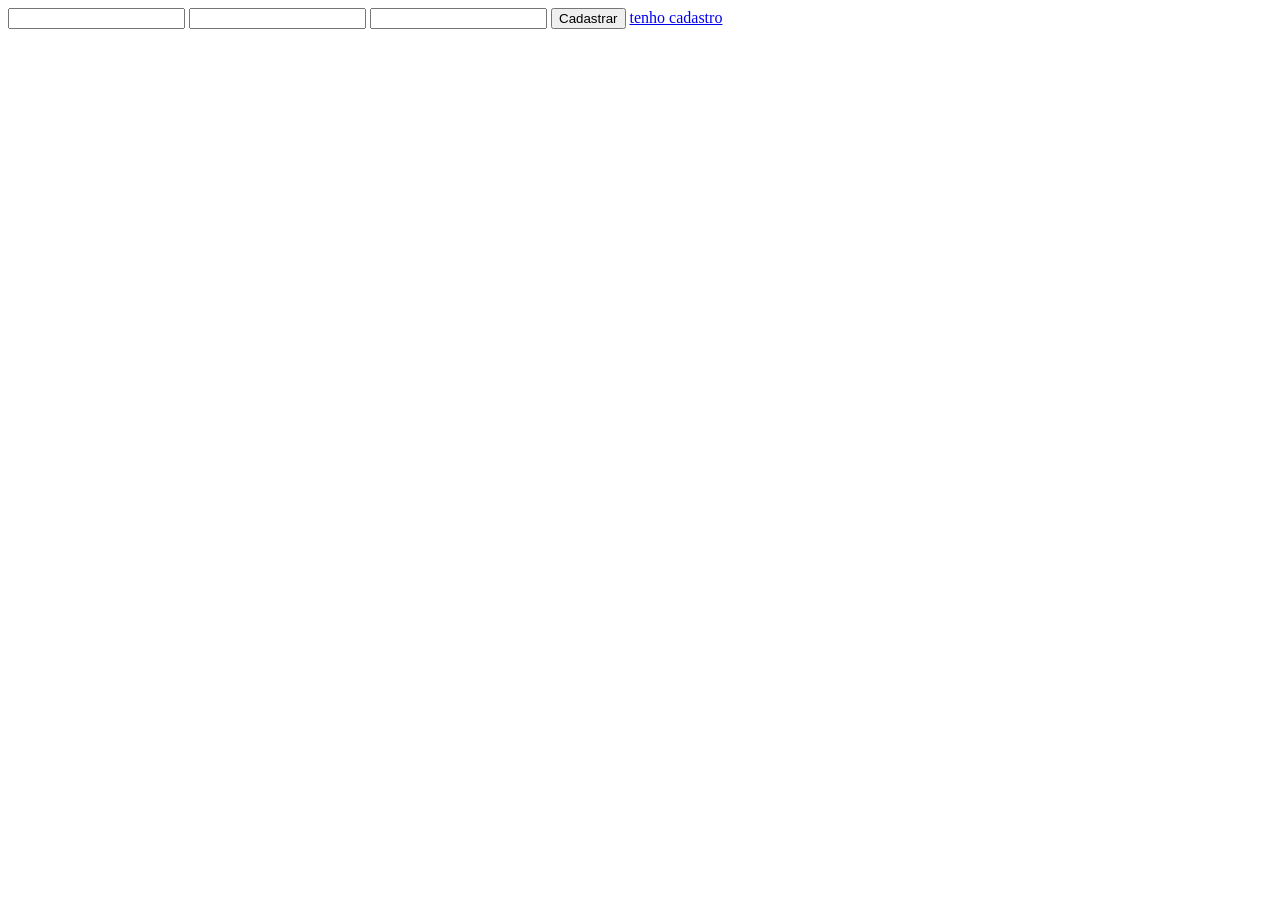
==== cadastro.html @ 1743d84f "Rodrigo" ====
<!doctype html>
<html lang="en">
  <head>
    <meta charset="UTF-8" />
    <meta name="viewport" content="width=device-width, initial-scale=1.0" />
    <title>Document</title>
  </head>
  <body>
    <input type="text" id="nome" />
    <input type="text" id="senha" />
    <input type="text" id="Csenha" />
    <button type="button" id="enviar">Cadastrar</button>
    <a href="./login.html">tenho cadastro</a>
    <script src="./scriptcad.js">
    
    </script>
  </body>
</html>
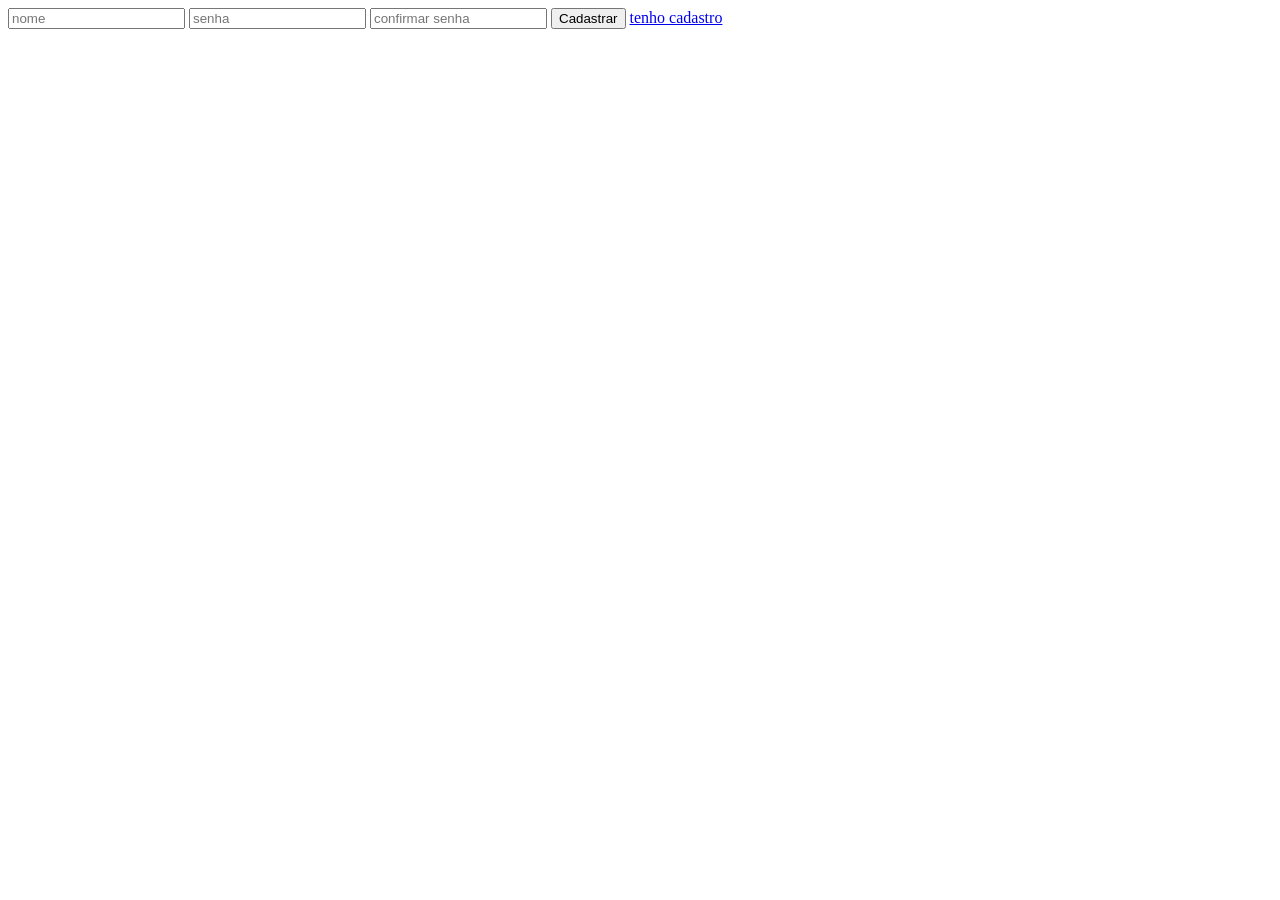
==== commit 2066e2f2: "back" ====
--- a/cadastro.html
+++ b/cadastro.html
@@ -6,9 +6,9 @@
     <title>Document</title>
   </head>
   <body>
-    <input type="text" id="nome" />
-    <input type="text" id="senha" />
-    <input type="text" id="Csenha" />
+    <input type="text" id="nome" placeholder="nome" />
+    <input type="text" id="senha" placeholder="senha" />
+    <input type="text" id="Csenha" placeholder="confirmar senha" />
     <button type="button" id="enviar">Cadastrar</button>
     <a href="./login.html">tenho cadastro</a>
     <script src="./scriptcad.js">
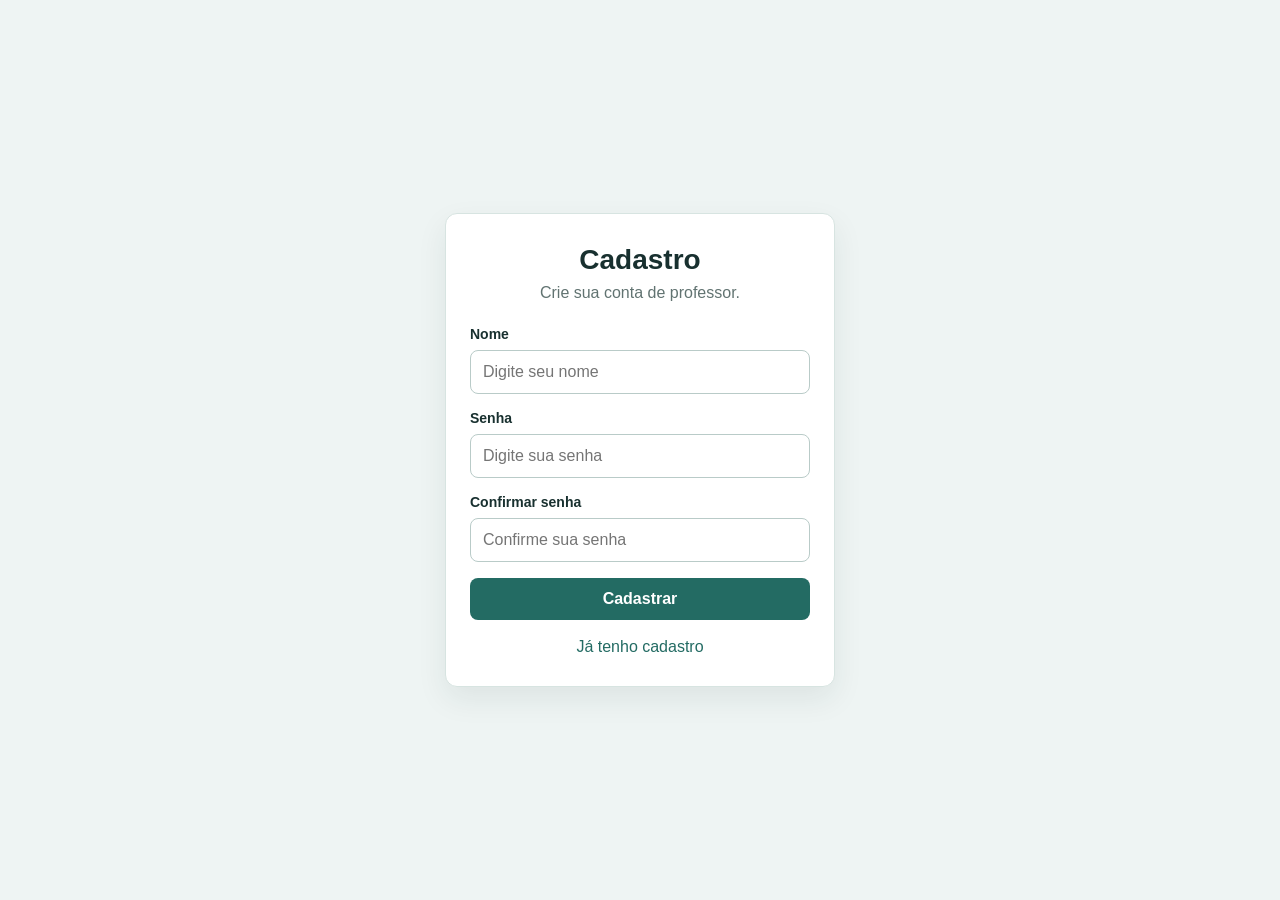
==== commit 55932dd3: "cadastro de profs" ====
--- a/cadastro.html
+++ b/cadastro.html
@@ -1,18 +1,40 @@
-<!doctype html>
-<html lang="en">
+<!DOCTYPE html>
+<html lang="pt-BR">
   <head>
     <meta charset="UTF-8" />
     <meta name="viewport" content="width=device-width, initial-scale=1.0" />
-    <title>Document</title>
+    <title>Cadastro do professor</title>
+    <link rel="stylesheet" href="./css/cadastro.css" />
   </head>
   <body>
-    <input type="text" id="nome" placeholder="nome" />
-    <input type="text" id="senha" placeholder="senha" />
-    <input type="text" id="Csenha" placeholder="confirmar senha" />
-    <button type="button" id="enviar">Cadastrar</button>
-    <a href="./login.html">tenho cadastro</a>
-    <script src="./scriptcad.js">
-    
-    </script>
+    <main>
+      <h1>Cadastro</h1>
+      <p>Crie sua conta de professor.</p>
+
+      <form>
+        <label for="nome_prof">
+          Nome
+          <input id="nome_prof" type="text" placeholder="Digite seu nome" />
+        </label>
+
+        <label for="senha_prof">
+          Senha
+          <input id="senha_prof" type="password" placeholder="Digite sua senha" />
+        </label>
+
+        <label for="confirmar_senha">
+          Confirmar senha
+          <input id="confirmar_senha" type="password" placeholder="Confirme sua senha" />
+        </label>
+
+        <button id="cadastrar" type="button">Cadastrar</button>
+      </form>
+
+      <div class="links">
+        <a href="./login.html">Já tenho cadastro</a>
+      </div>
+    </main>
+
+    <script src="./script/cadastro.js"></script>
   </body>
 </html>
--- a/css/cadastro.css
+++ b/css/cadastro.css
@@ -0,0 +1,87 @@
+* {
+  box-sizing: border-box;
+}
+
+body {
+  margin: 0;
+  min-height: 100vh;
+  display: grid;
+  place-items: center;
+  padding: 24px;
+  background: #eef4f3;
+  color: #18302f;
+  font-family: Arial, sans-serif;
+}
+
+main {
+  width: min(100%, 390px);
+  background: #fff;
+  border: 1px solid #d7e4e1;
+  border-radius: 12px;
+  padding: 30px 24px;
+  box-shadow: 0 12px 30px rgba(24, 48, 47, 0.08);
+}
+
+h1 {
+  margin: 0 0 8px;
+  font-size: 28px;
+  text-align: center;
+}
+
+p {
+  margin: 0 0 24px;
+  text-align: center;
+  color: #617371;
+}
+
+form {
+  display: grid;
+  gap: 16px;
+}
+
+label {
+  display: grid;
+  gap: 8px;
+  font-size: 14px;
+  font-weight: 700;
+}
+
+input {
+  width: 100%;
+  padding: 12px;
+  border: 1px solid #b9cbc8;
+  border-radius: 8px;
+  font-size: 16px;
+}
+
+input:focus {
+  outline: 2px solid #3a8f84;
+  border-color: #3a8f84;
+}
+
+button {
+  border: 0;
+  border-radius: 8px;
+  padding: 12px;
+  background: #236b63;
+  color: #fff;
+  font-size: 16px;
+  font-weight: 700;
+  cursor: pointer;
+}
+
+button:hover {
+  background: #1a554f;
+}
+
+.links {
+  margin-top: 18px;
+  text-align: center;
+}
+
+.links a {
+  display: block;
+  margin-top: 8px;
+  color: #236b63;
+  text-decoration: none;
+}
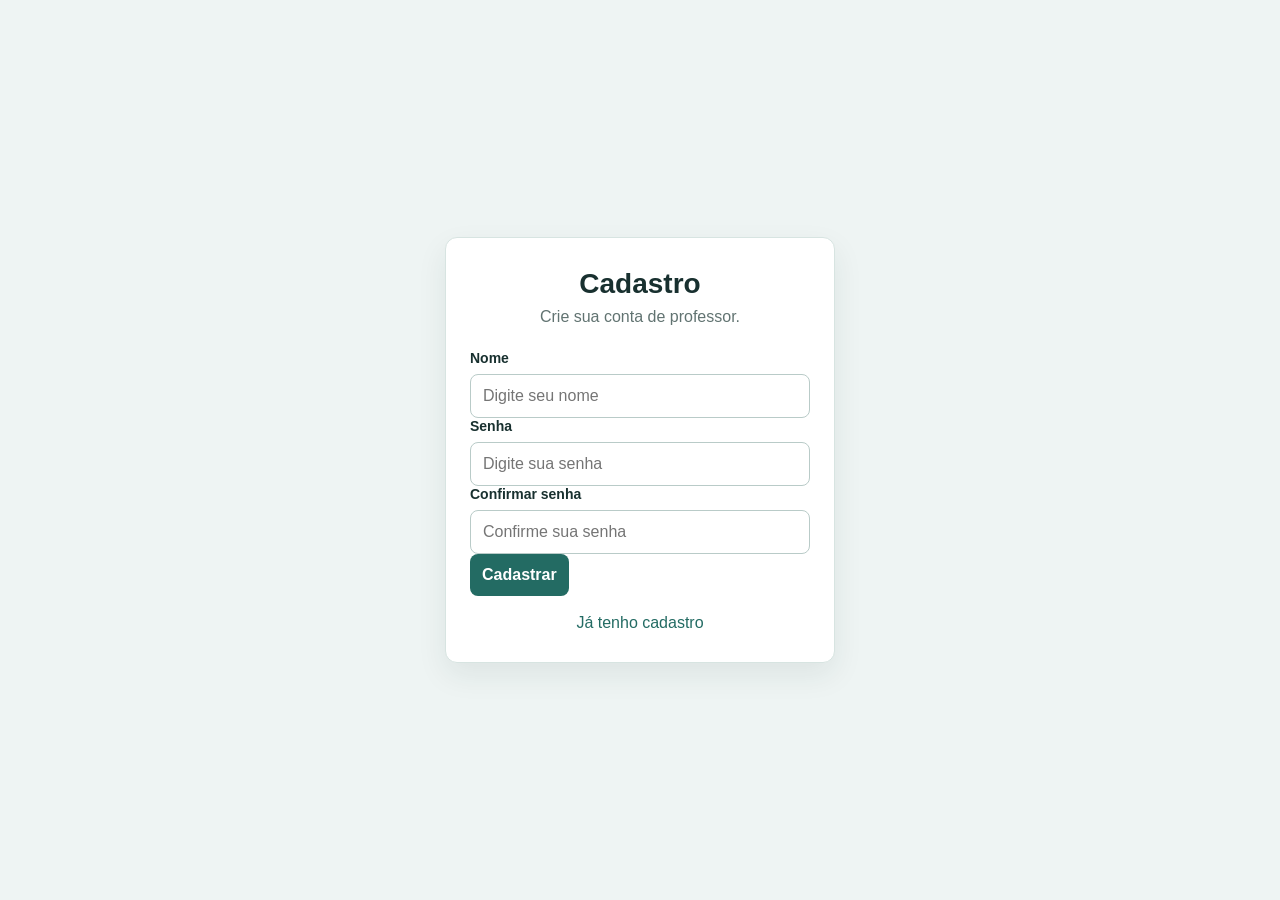
==== commit d1d5e1dc: "div" ====
--- a/cadastro.html
+++ b/cadastro.html
@@ -11,7 +11,7 @@
       <h1>Cadastro</h1>
       <p>Crie sua conta de professor.</p>
 
-      <form>
+      <div>
         <label for="nome_prof">
           Nome
           <input id="nome_prof" type="text" placeholder="Digite seu nome" />
@@ -28,7 +28,7 @@
         </label>
 
         <button id="cadastrar" type="button">Cadastrar</button>
-      </form>
+      </div>
 
       <div class="links">
         <a href="./login.html">Já tenho cadastro</a>
